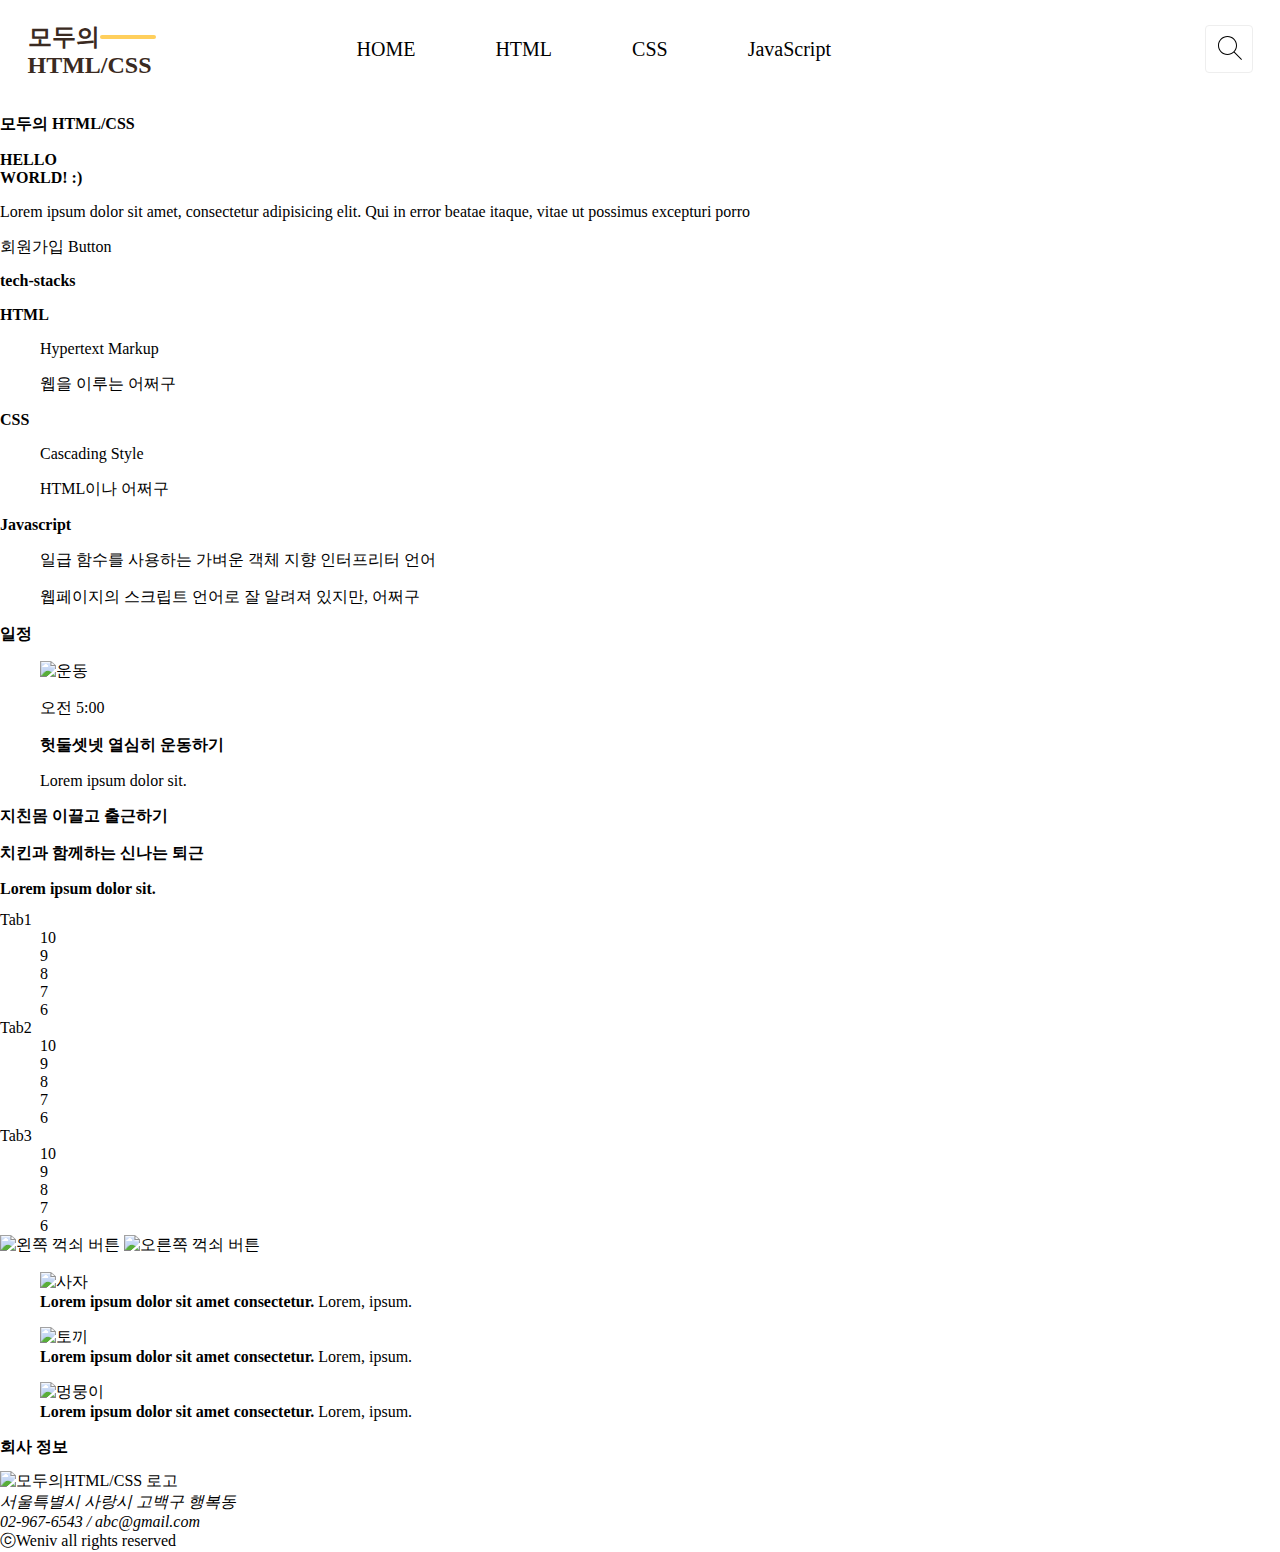
==== 모두의ㅡHTMLCSS/index.html @ d08c88c9 "✨ markup/header" ====
<!DOCTYPE html>
<html lang="ko">
  <head>
    <meta charset="UTF-8" />
    <meta http-equiv="X-UA-Compatible" content="IE=edge" />
    <meta name="viewport" content="width=device-width, initial-scale=1.0" />
    <title>모두의 HTML/CSS</title>
    <link rel="stylesheet" href="./style.css">
  </head>
  <body>
    <header>
      <div class="wrapper">
        <h1 class="main-logo">
          <a href="#">
            <span>모두의 </span>
            <span>HTML/CSS</span>
          </a>
        </h1>
        <nav>
          <ul class="main-menu">
            <li><a href="#">HOME</a></li>
            <li><a href="#">HTML</a></li>
            <li><a href="#">CSS</a></li>
            <li><a href="#">JavaScript</a></li>
          </ul>
        </nav>
        <button class="search-btn">
          <span class="ir">검색 버튼</span>
          <svg width="32" height="32" xmlns="http://www.w3.org/2000/svg" fill-rule="evenodd" clip-rule="evenodd"><path d="M15.853 16.56c-1.683 1.517-3.911 2.44-6.353 2.44-5.243 0-9.5-4.257-9.5-9.5s4.257-9.5 9.5-9.5 9.5 4.257 9.5 9.5c0 2.442-.923 4.67-2.44 6.353l7.44 7.44-.707.707-7.44-7.44zm-6.353-15.56c4.691 0 8.5 3.809 8.5 8.5s-3.809 8.5-8.5 8.5-8.5-3.809-8.5-8.5 3.809-8.5 8.5-8.5z"/></svg>
        </button>
      </div>
    </header>
    <main>
      <section>
        <h2>모두의 HTML/CSS</h2>
        <p><strong>HELLO<br>WORLD! :)</strong></p>
        <p>
          Lorem ipsum dolor sit amet, consectetur adipisicing elit. Qui in error
          beatae itaque, vitae ut possimus excepturi porro
        </p>
        <button>회원가입</button>
        <button>Button</button>
        <aside>
          <a href=""></a>
          <a href=""></a>
        </aside>
      </section>
      <section class="tech-stacks">
        <h2>tech-stacks</h2>
        <!-- ul>li과 고민했다,, -->
        <dl class="stack-list"> 
          <dt class="stack-items">
            <h3>HTML</h3>
            <dd>
                <p>Hypertext Markup</p>
                <p>웹을 이루는 어쩌구</p>
            </dd>
          </dt>
          <dt class="stack-items">
            <h3>CSS</h3>
            <dd>
                <p>Cascading Style</p>
                <p>HTML이나 어쩌구</p>
            </dd>
          </dt>
          <dt class="stack-items">
            <h3>Javascript</h3>
            <dd>
                <p>일급 함수를 사용하는 가벼운 객체 지향 인터프리터 언어</p>
                <p>웹페이지의 스크립트 언어로 잘 알려져 있지만, 어쩌구</p>
            </dd>
          </dt> 
        </dl>
      </section>
      <section class="time-schedule">
        <h2>일정</h2>
        <!-- 사이트 이동하는 링크라고 가정하였습니다 -->
        <nav>
            <ul>
                <li>
                    <a href="">
                        <figure>
                            <img src="" alt="운동">
                            <figcaption>
                                <p>오전 5:00</p>
                                <h3>헛둘셋넷 열심히 운동하기</h3>
                                <p>Lorem ipsum dolor sit.</p>
                            </figcaption>
                        </figure>
                    </a>
                </li>
                <li><a href=""><h3>지친몸 이끌고 출근하기</h3></a></li>
                <li><a href=""><h3>치킨과 함께하는 신나는 퇴근</h3></a></li>
            </ul>
        </nav>
      </section>
      <section class="board">
        <h2>Lorem ipsum dolor sit.</h2>
        <ul>
            <li>
                <button>Tab1</button>
                <nav>
                    <ol>
                        <li><a href="">10</a></li>
                        <li><a href="">9</a></li>
                        <li><a href="">8</a></li>
                        <li><a href="">7</a></li>
                        <li><a href="">6</a></li>
                    </ol>
                </nav>
            </li>
            <li>
                <button>Tab2</button>
                <nav>
                    <ol class="hidden">
                        <li><a href="">10</a></li>
                        <li><a href="">9</a></li>
                        <li><a href="">8</a></li>
                        <li><a href="">7</a></li>
                        <li><a href="">6</a></li>
                    </ol>
                </nav>
            </li>
            <li>
                <button>Tab3</button>
                <nav>
                    <ol class="hidden">
                        <li><a href="">10</a></li>
                        <li><a href="">9</a></li>
                        <li><a href="">8</a></li>
                        <li><a href="">7</a></li>
                        <li><a href="">6</a></li>
                    </ol>
                </nav>
            </li>
        </ul>
      </section>
      <section>
        <button>
            <img src="" alt="왼쪽 꺽쇠 버튼">
        </button>
        <button>  
            <img src="" alt="오른쪽 꺽쇠 버튼">
        </button>
        <nav>
            <ul>
                <li>
                    <a href="#">
                        <figure>
                            <img src="" alt="사자">
                            <figcaption><strong>Lorem ipsum dolor sit amet consectetur.</strong>
                            Lorem, ipsum.</figcaption>
                        </figure>
                    </a>
                </li>
                <li>
                    <a href="#">
                        <figure>
                            <img src="" alt="토끼">
                            <figcaption><strong>Lorem ipsum dolor sit amet consectetur.</strong>
                            Lorem, ipsum.</figcaption>
                        </figure>
                    </a>
                </li>
                <li>
                    <a href="#">
                        <figure>
                            <img src="" alt="멍뭉이">
                            <figcaption><strong>Lorem ipsum dolor sit amet consectetur.</strong>
                            Lorem, ipsum.</figcaption>
                        </figure>
                    </a>
                </li>
            </ul>
        </nav>
      </section>
    </main>
    <footer>
        <h2>회사 정보</h2>
        <img src="" alt="모두의HTML/CSS 로고">
        <address> 서울특별시 사랑시 고백구 행복동<br>02-967-6543 / abc@gmail.com</address>
        <small>ⓒWeniv all rights reserved</small>
    </footer>
  </body>
</html>
---- 모두의ㅡHTMLCSS/style.css ----
/* reset */

* {
  box-sizing: border-box;
  list-style: none;
  text-decoration: none;
  font-size: inherit;
  color: inherit;
}

body,
h1,
ul {
  margin: 0;
  padding: 0;
}

button {
  all: unset;
  cursor: pointer;
  box-sizing: border-box;
}

/* common */

@font-face {
  font-family: "yg-jalnan";
  src: url("https://cdn.jsdelivr.net/gh/projectnoonnu/noonfonts_four@1.2/JalnanOTF00.woff")
    format("woff");
  font-weight: normal;
  font-style: normal;
}

.ir {
  position: absolute;
  clip: rect(0 0 0 0);
  width: 1px;
  height: 1px;
  margin: -1px;
  overflow: hidden;
}

/* HEADER */
header {
  max-width: 1920px;
  height: 101px;
}

header .wrapper {
  position: relative;
  width: 1225px;
  height: 100%; /*header의 100%*/
  margin: 0 auto;
  display: flex;
  align-items: center;
}

header .main-logo {
  position: relative;
  width: 131px;
  height: 56px;
  font-family: "yg-jalnan";
  font-weight: 700;
  font-size: 24px;
  line-height: 28px;
  color: #3a2a21;
  margin-right: 182px;
}

.main-logo span:nth-child(1)::after {
  content: "";
  display: inline-block;
  position: absolute;
  top: 12px;
  width: 56px;
  height: 4px;
  border-radius: 4px;
  background-color: #ffcf5c;
}
header nav {
  height: 100%;
}

header .main-menu {
  display: flex;
  height: 100%;
}

.main-menu li a {
  display: block;
  height: 100%;
  width: auto;
  padding-top: 38px;
  font-size: 20px;
  padding-left: 16px;
  padding-right: 16px;
  margin-right: 48px;
}

/* hover시 선택 메뉴 밑줄 */
.main-menu li a:hover {
  border-bottom: 6px solid #3a2a21;
}

header .search-btn {
  position: absolute;
  top: 25%;
  right: 0;
  width: 48px;
  height: 48px;
  border: 1px solid #eeeeee;
  text-align: center;
  border-radius: 4px;
  padding-left: 10px;
  padding-top: 10px;
}
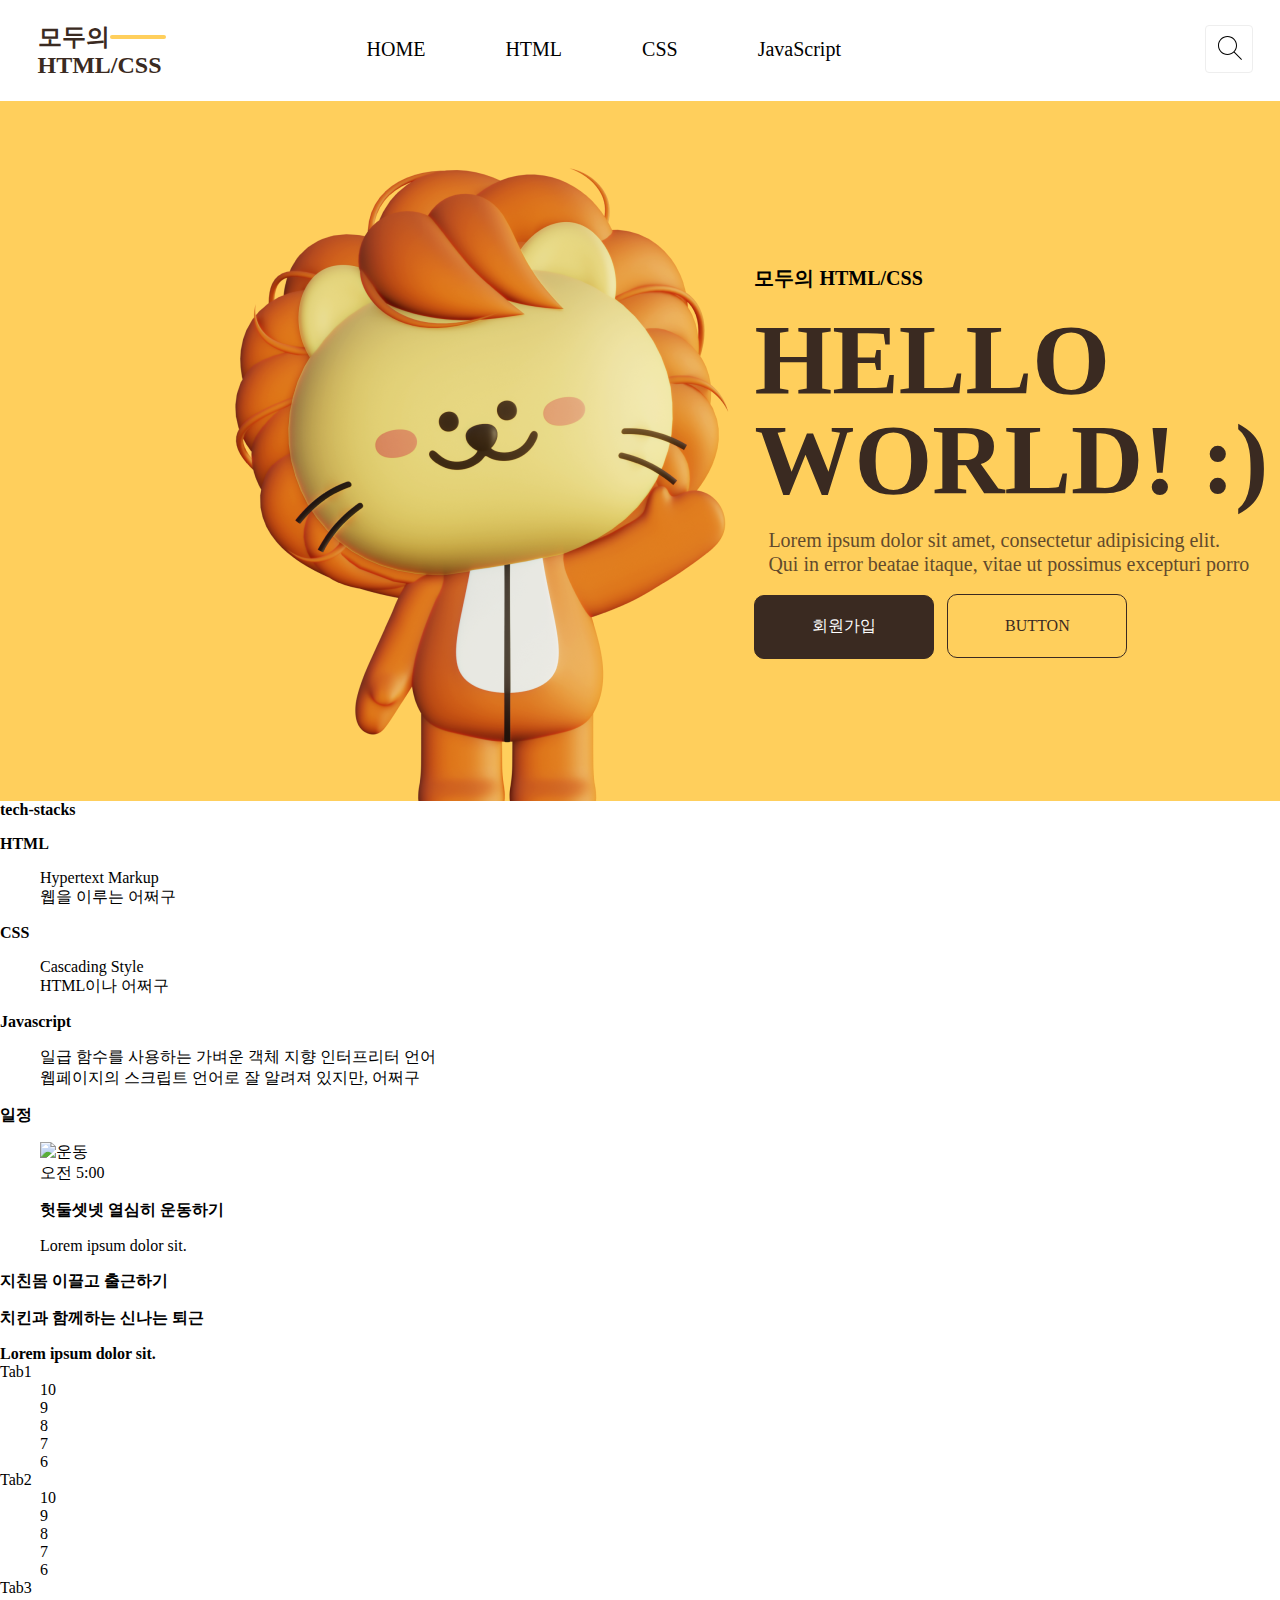
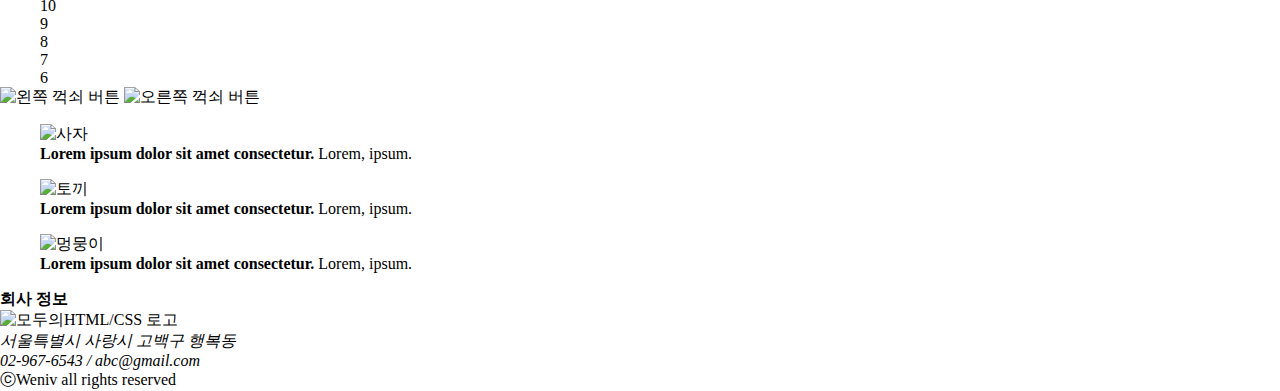
==== commit 897cf8a3: "✨ main banner" ====
--- a/모두의ㅡHTMLCSS/index.html
+++ b/모두의ㅡHTMLCSS/index.html
@@ -32,18 +32,29 @@
     </header>
     <main>
       <section>
-        <h2>모두의 HTML/CSS</h2>
-        <p><strong>HELLO<br>WORLD! :)</strong></p>
-        <p>
-          Lorem ipsum dolor sit amet, consectetur adipisicing elit. Qui in error
-          beatae itaque, vitae ut possimus excepturi porro
-        </p>
-        <button>회원가입</button>
-        <button>Button</button>
-        <aside>
-          <a href=""></a>
-          <a href=""></a>
-        </aside>
+        <div class="mainBanner-wrapper">
+          <div class="mainBanner-contents">
+            <h2 class="mainBanner-title">모두의 HTML/CSS</h2>
+            <p class="mainBanner-txt"><strong>HELLO<br>WORLD! :)</strong></p>
+            <p class="mainBanner-desc">
+              Lorem ipsum dolor sit amet, consectetur adipisicing elit.<br> Qui in error
+              beatae itaque, vitae ut possimus excepturi porro
+            </p>
+              <div class="mainBanner-btn-list">
+                <button  class="mainBanner-btn"><a href="">회원가입</a></button>
+                <button class="mainBanner-btn"><a href="">BUTTON</a></button>
+              </div>
+          </div>
+          <aside class="mainBanner-aside">
+            <a class="aside-item" href="">
+              <span>M.B.I.T 강의<br>
+                보러가기</span>
+              </a>
+            <a class="aside-item" href="">
+              <span>30분 요약강좌<br>보러가기</span>
+            </a>
+          </aside>
+        </div>
       </section>
       <section class="tech-stacks">
         <h2>tech-stacks</h2>
--- a/모두의ㅡHTMLCSS/style.css
+++ b/모두의ㅡHTMLCSS/style.css
@@ -10,7 +10,9 @@
 
 body,
 h1,
-ul {
+h2,
+ul,
+p {
   margin: 0;
   padding: 0;
 }
@@ -65,6 +67,7 @@
   line-height: 28px;
   color: #3a2a21;
   margin-right: 182px;
+  margin-left: 10px;
 }
 
 .main-logo span:nth-child(1)::after {
@@ -114,3 +117,128 @@
   padding-left: 10px;
   padding-top: 10px;
 }
+
+/* 메인 배너 : 라이캣 */
+section:nth-child(1) {
+  width: 1920px;
+  background-color: #ffcf5c;
+}
+.mainBanner-wrapper {
+  position: relative;
+  width: 1550px;
+  height: 700px;
+  background-image: url("./assets/Lycat_3\ 1.png");
+  background-repeat: no-repeat;
+  background-position-y: 19px;
+  margin-left: 7%;
+}
+
+.mainBanner-contents {
+  position: absolute;
+  top: 164px;
+  left: 40%;
+  color: #3a2a21;
+}
+
+.mainBanner-title {
+  font-size: 20px;
+  font-weight: 600;
+  /* line-height: 24px; */
+  color: #000;
+  margin-bottom: 18px;
+}
+
+.mainBanner-txt {
+  font-weight: 800;
+  font-size: 100px;
+  line-height: 100%;
+  text-transform: upperacse;
+  margin-bottom: 18px;
+}
+
+.mainBanner-desc {
+  font-size: 20px;
+  font-weight: 400;
+  line-height: 24px;
+  opacity: 0.8;
+  margin-bottom: 18px;
+  padding-left: 14px;
+}
+
+.mainBanner-btn {
+  width: 180px;
+  height: 64px;
+  margin-right: 9px;
+  border: 1px solid #3a2a21;
+  border-radius: 10px;
+  text-align: center;
+}
+
+.mainBanner-btn:nth-child(1) {
+  background-color: #3a2a21;
+  color: #fff;
+}
+
+.mainBanner-btn:nth-child(1):hover {
+  font-weight: bolder;
+  transition: all 0.1s ease-out;
+}
+
+.mainBanner-btn:nth-child(2):hover {
+  background-color: #3a2a21;
+  color: #fff;
+  font-weight: bolder;
+  transition: all 0.3s ease-out;
+}
+
+.mainBanner-aside {
+  position: absolute;
+  top: 60px;
+  right: 0;
+}
+
+.mainBanner-aside .aside-item {
+  position: relative;
+  display: block;
+  width: 124px;
+  height: 171px;
+  border-radius: 10px;
+  background-color: #faf1be;
+}
+
+.aside-item:nth-child(1) {
+  position: relative;
+  margin-bottom: 12px;
+  background-image: url("./assets/image\ 1.png");
+}
+
+.aside-item:nth-child(1)::after {
+  content: "";
+  display: block;
+  position: absolute;
+  bottom: 0;
+  width: 124px;
+  height: 60px;
+  border-radius: 10px;
+  background-color: #faf1be;
+  z-index: 9;
+}
+
+.aside-item span {
+  display: block;
+  position: absolute;
+  z-index: 99;
+  padding-bottom: 10px;
+  text-align: center;
+  bottom: 0;
+  font-size: 16px;
+  font-weight: 800;
+  padding-left: 17px;
+}
+
+.aside-item:nth-child(1) {
+  color: #436a2c;
+}
+.aside-item:nth-child(2) {
+  color: #063f94;
+}
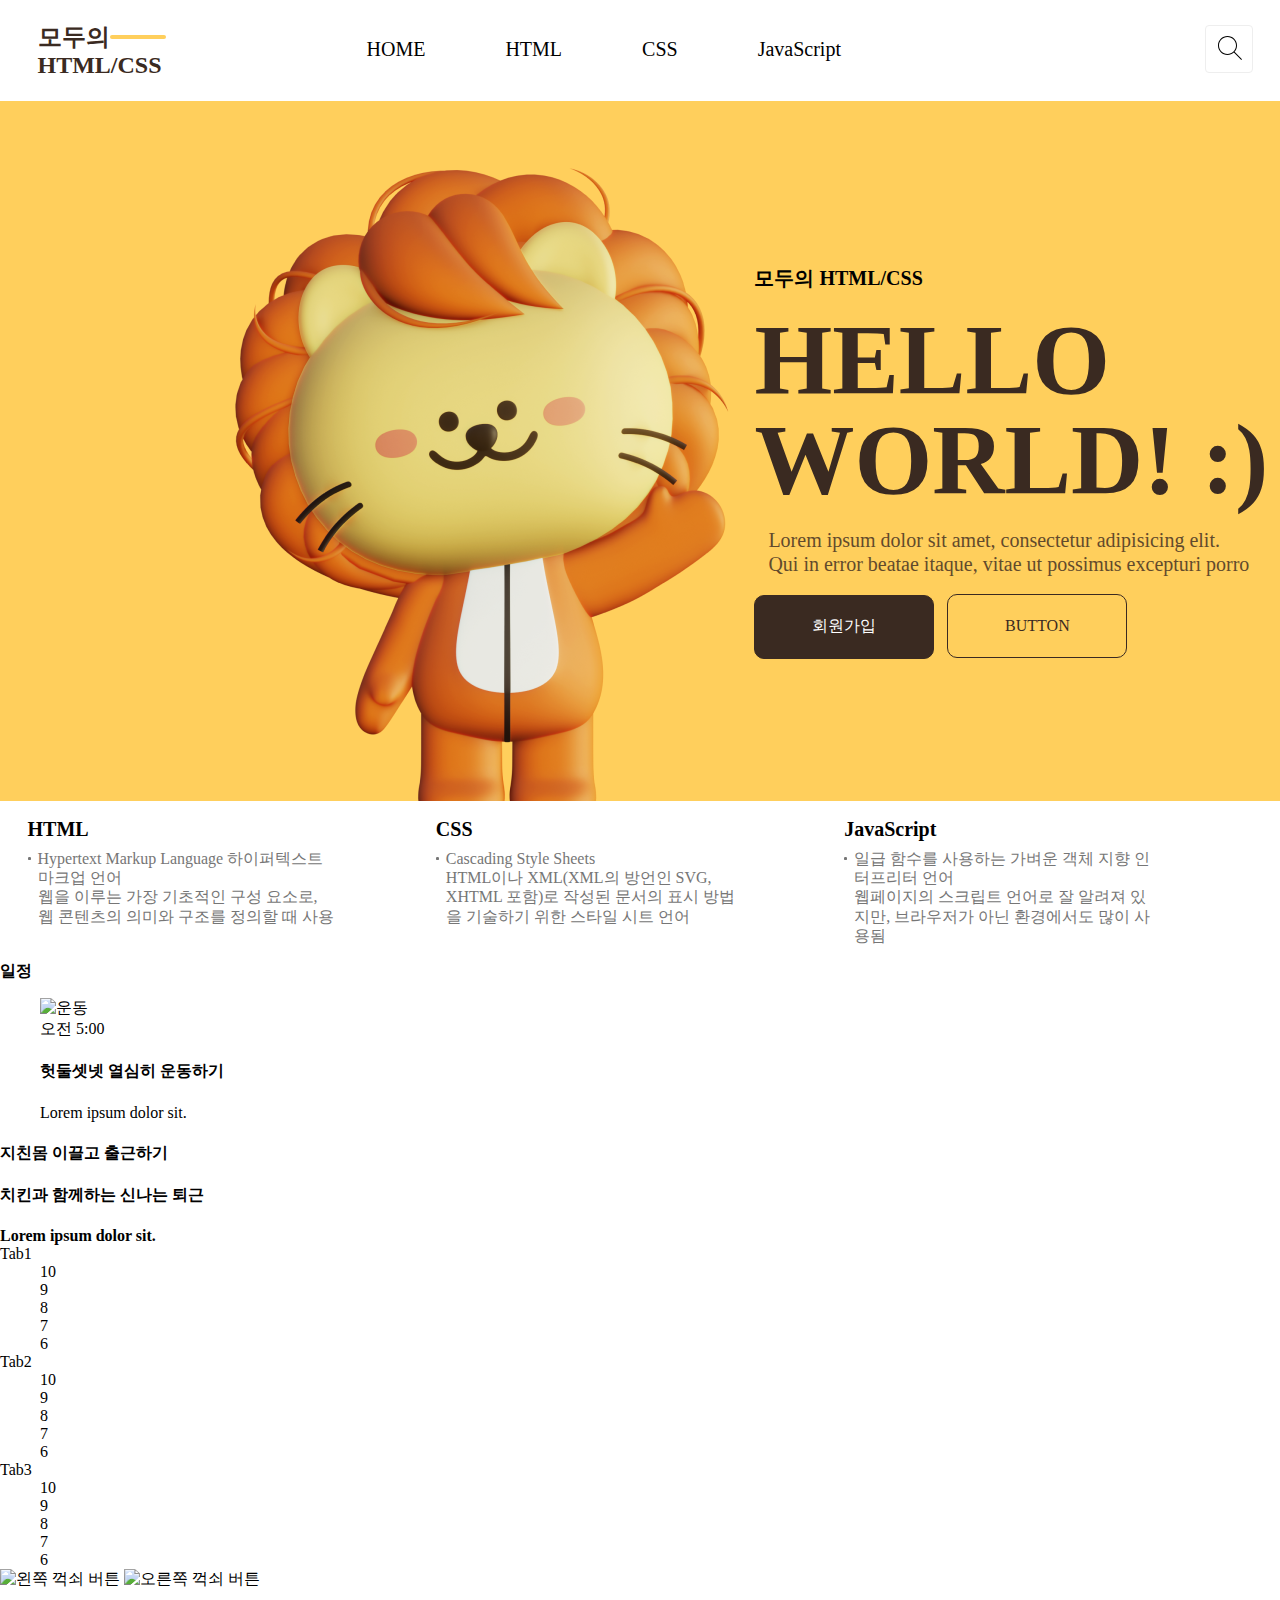
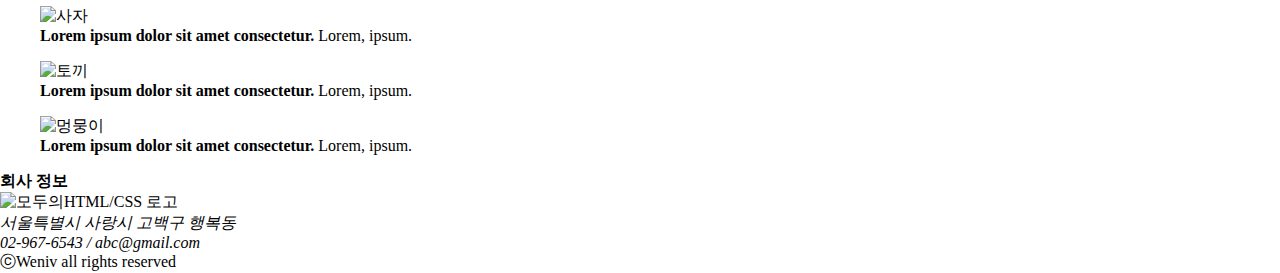
==== commit 8f3e1662: "♻️ 마크업 구조 변경" ====
--- a/모두의ㅡHTMLCSS/index.html
+++ b/모두의ㅡHTMLCSS/index.html
@@ -57,53 +57,55 @@
         </div>
       </section>
       <section class="tech-stacks">
-        <h2>tech-stacks</h2>
-        <!-- ul>li과 고민했다,, -->
-        <dl class="stack-list"> 
-          <dt class="stack-items">
-            <h3>HTML</h3>
-            <dd>
-                <p>Hypertext Markup</p>
-                <p>웹을 이루는 어쩌구</p>
-            </dd>
-          </dt>
-          <dt class="stack-items">
-            <h3>CSS</h3>
-            <dd>
-                <p>Cascading Style</p>
-                <p>HTML이나 어쩌구</p>
-            </dd>
-          </dt>
-          <dt class="stack-items">
-            <h3>Javascript</h3>
-            <dd>
-                <p>일급 함수를 사용하는 가벼운 객체 지향 인터프리터 언어</p>
-                <p>웹페이지의 스크립트 언어로 잘 알려져 있지만, 어쩌구</p>
-            </dd>
-          </dt> 
-        </dl>
-      </section>
-      <section class="time-schedule">
-        <h2>일정</h2>
-        <!-- 사이트 이동하는 링크라고 가정하였습니다 -->
-        <nav>
-            <ul>
-                <li>
-                    <a href="">
-                        <figure>
-                            <img src="" alt="운동">
-                            <figcaption>
-                                <p>오전 5:00</p>
-                                <h3>헛둘셋넷 열심히 운동하기</h3>
-                                <p>Lorem ipsum dolor sit.</p>
-                            </figcaption>
-                        </figure>
-                    </a>
-                </li>
-                <li><a href=""><h3>지친몸 이끌고 출근하기</h3></a></li>
-                <li><a href=""><h3>치킨과 함께하는 신나는 퇴근</h3></a></li>
-            </ul>
-        </nav>
+        <h2 class="ir">웹 언어와 즐거운 회사생활</h2>
+        <div class="tech-stacks-wrapper">
+          <dl class="stack-list">
+            <h3 class="ir">웹 언어</h3>
+            <span class="stack-items">
+              <dt>HTML</dt>
+                <dd>
+                    <p>Hypertext Markup Language 하이퍼텍스트 마크업 언어</p>
+                    <p>웹을 이루는 가장 기초적인 구성 요소로, 웹 콘텐츠의 의미와 구조를 정의할 때 사용</p>
+                </dd>
+              </dt>
+            </span>
+            <span class="stack-items">
+              <dt>CSS</dt>
+                <dd>
+                    <p>Cascading Style Sheets</p>
+                    <p>HTML이나 XML(XML의 방언인 SVG, XHTML 포함)로 작성된 문서의 표시 방법을 기술하기 위한 스타일 시트 언어</p>
+                </dd>
+              </dt>
+            </span>
+            <span class="stack-items">
+              <dt>JavaScript</dt>
+                <dd>
+                    <p>일급 함수를 사용하는 가벼운 객체 지향 인터프리터 언어</p>
+                    <p>웹페이지의 스크립트 언어로 잘 알려져 있지만, 브라우저가 아닌 환경에서도 많이 사용됨</p>
+                </dd>
+              </dt>
+            </span>
+          </dl>
+        </div>
+        <div class="schedule-wrapper">
+          <h2>일정</h2>
+          <nav>
+              <ul>
+                  <li>
+                      <figure>
+                          <img src="" alt="운동">
+                          <figcaption>
+                              <time>오전 5:00</ti>
+                              <h4>헛둘셋넷 열심히 운동하기</h4>
+                              <p>Lorem ipsum dolor sit.</p>
+                          </figcaption>
+                      </figure>
+                  </li>
+                  <li><h4>지친몸 이끌고 출근하기</h4></li>
+                  <li><h4>치킨과 함께하는 신나는 퇴근</h4></li>
+              </ul>
+          </nav>
+        </div>
       </section>
       <section class="board">
         <h2>Lorem ipsum dolor sit.</h2>
--- a/모두의ㅡHTMLCSS/style.css
+++ b/모두의ㅡHTMLCSS/style.css
@@ -12,7 +12,8 @@
 h1,
 h2,
 ul,
-p {
+p,
+dd {
   margin: 0;
   padding: 0;
 }
@@ -242,3 +243,45 @@
 .aside-item:nth-child(2) {
   color: #063f94;
 }
+
+/* 웹 언어와 즐거운 회사생활*/
+
+.tech-stacks-wrapper {
+  width: 1225px;
+  margin: 0 auto;
+}
+
+.stack-list {
+  display: flex;
+}
+
+.stack-items {
+  width: 340px;
+  margin-right: 102px;
+}
+
+.stack-items dt {
+  font-weight: 800;
+  font-size: 20px;
+  line-height: 24px;
+  margin-bottom: 8px;
+}
+
+.stack-items dd {
+  position: relative;
+  color: #767676;
+  padding-left: 10px;
+  font-weight: 400;
+  line-height: 19.2px;
+}
+
+.stack-items dd p::before {
+  content: "";
+  width: 3px;
+  height: 3px;
+  border-radius: 50%;
+  background: #767676;
+  position: absolute;
+  left: 0;
+  top: 7.5px;
+}
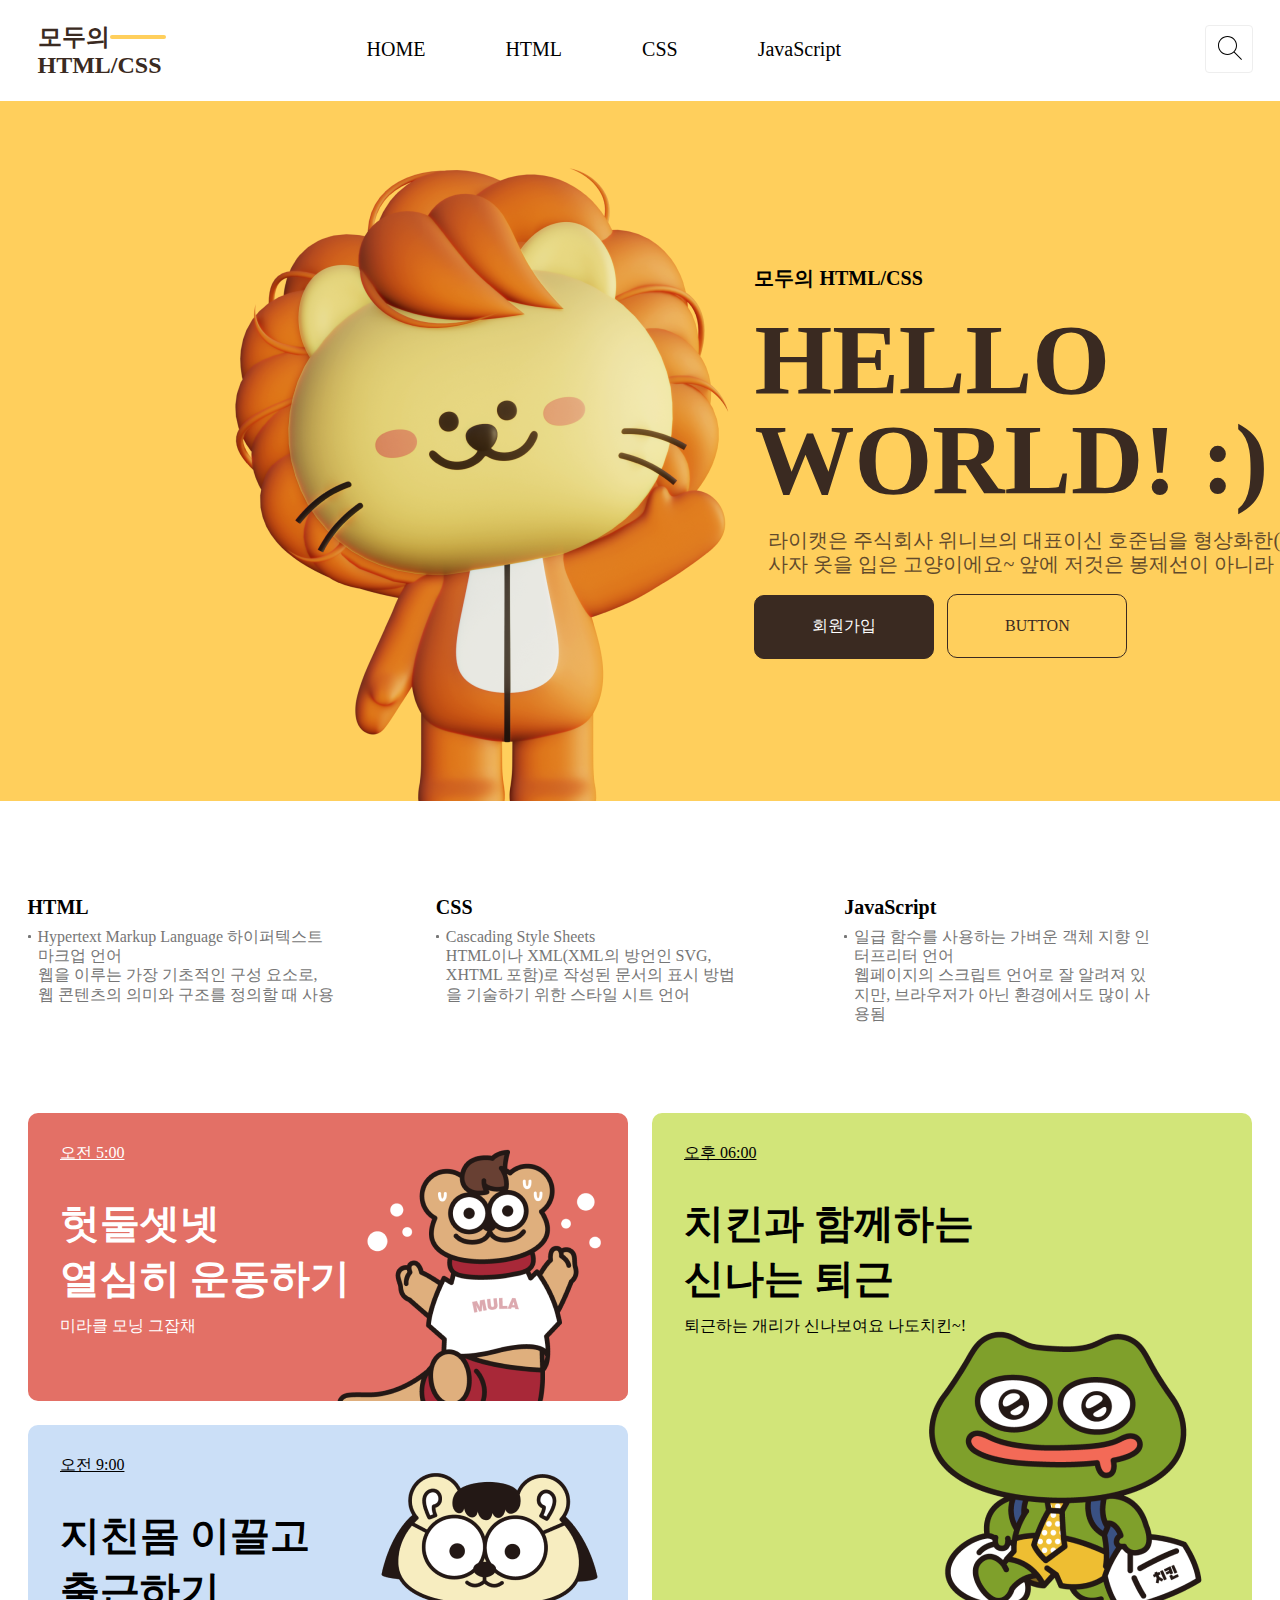
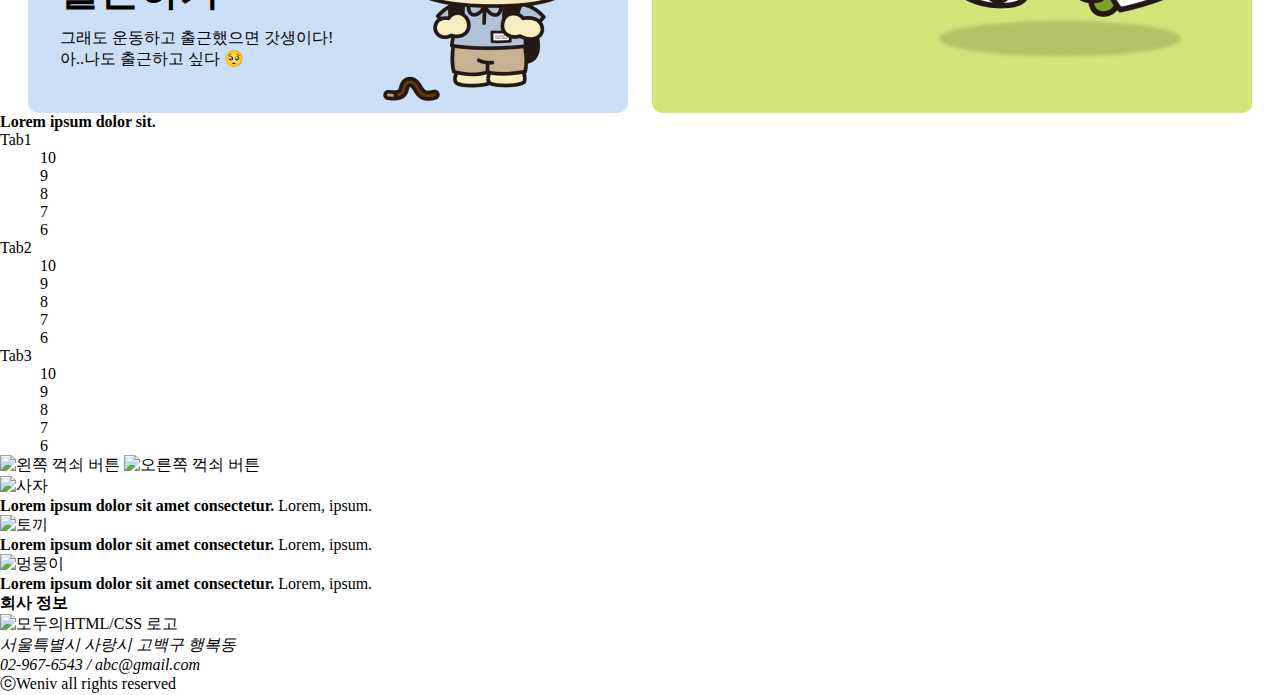
==== commit 6db35312: "✨ 웹 언어와 회사생활 섹션" ====
--- a/모두의ㅡHTMLCSS/index.html
+++ b/모두의ㅡHTMLCSS/index.html
@@ -37,8 +37,7 @@
             <h2 class="mainBanner-title">모두의 HTML/CSS</h2>
             <p class="mainBanner-txt"><strong>HELLO<br>WORLD! :)</strong></p>
             <p class="mainBanner-desc">
-              Lorem ipsum dolor sit amet, consectetur adipisicing elit.<br> Qui in error
-              beatae itaque, vitae ut possimus excepturi porro
+              라이캣은 주식회사 위니브의 대표이신 호준님을 형상화한(?) 캐릭터랍니다. <br> 사자 옷을 입은 고양이에요~ 앞에 저것은 봉제선이 아니라 지퍼랍니둥
             </p>
               <div class="mainBanner-btn-list">
                 <button  class="mainBanner-btn"><a href="">회원가입</a></button>
@@ -88,23 +87,39 @@
           </dl>
         </div>
         <div class="schedule-wrapper">
-          <h2>일정</h2>
-          <nav>
-              <ul>
-                  <li>
-                      <figure>
-                          <img src="" alt="운동">
-                          <figcaption>
-                              <time>오전 5:00</ti>
-                              <h4>헛둘셋넷 열심히 운동하기</h4>
-                              <p>Lorem ipsum dolor sit.</p>
-                          </figcaption>
-                      </figure>
-                  </li>
-                  <li><h4>지친몸 이끌고 출근하기</h4></li>
-                  <li><h4>치킨과 함께하는 신나는 퇴근</h4></li>
-              </ul>
-          </nav>
+          <h3 class="ir">일정</h3>
+            <ul class="container">
+                <li class="schedule-card">
+                    <figure>
+                        <img src="./assets/뮤라 1.png" alt="운동하는 뮤라">
+                        <figcaption class="schedule-desc">
+                            <time>오전 5:00</time>
+                            <h4>헛둘셋넷<br> 열심히 운동하기</h4>
+                            <p>미라클 모닝 그잡채</p>
+                        </figcaption>
+                    </figure>
+                </li>
+                <li class="schedule-card">
+                  <figure>
+                    <img src="./assets/소울곰_애벌래 1.png" alt="출근하는 쏠곰 앞에 애벌레가 기어가고 있다">
+                    <figcaption class="schedule-desc">
+                      <time>오전 9:00</time>
+                      <h4>지친몸 이끌고<br> 출근하기</h4>
+                      <p>그래도 운동하고 출근했으면 갓생이다! <br> 아..나도 출근하고 싶다 🥺</p>
+                    </figcaption>
+                  </figure>
+                </li>
+                <li class="schedule-card">
+                  <figure>
+                    <img src="./assets/개리_퇴근 1.png" alt="치킨을 들고 퇴근하는 개리">
+                    <figcaption class="schedule-desc">
+                      <time>오후 06:00</time>
+                      <h4>치킨과 함께하는<br>신나는 퇴근</h4>
+                      <p>퇴근하는 개리가 신나보여요 나도치킨~!</p>
+                    </figcaption>
+                  </figure>
+                </li>
+            </ul>
         </div>
       </section>
       <section class="board">
--- a/모두의ㅡHTMLCSS/style.css
+++ b/모두의ㅡHTMLCSS/style.css
@@ -11,9 +11,11 @@
 body,
 h1,
 h2,
+h4,
 ul,
 p,
-dd {
+dd,
+figure {
   margin: 0;
   padding: 0;
 }
@@ -248,7 +250,7 @@
 
 .tech-stacks-wrapper {
   width: 1225px;
-  margin: 0 auto;
+  margin: 94px auto 0 auto;
 }
 
 .stack-list {
@@ -285,3 +287,101 @@
   left: 0;
   top: 7.5px;
 }
+
+/*FLOAT CLEARFIX*/
+.clearfix::after {
+  content: "";
+  clear: both;
+  display: block;
+}
+
+.float--left {
+  float: left;
+}
+
+.float--right {
+  float: right;
+}
+
+/* 일정 */
+
+.schedule-wrapper {
+  width: 1224px;
+  margin: 90px auto 0 auto;
+}
+
+.container {
+  display: grid;
+  grid-template-rows: repeat(2, 2fr);
+  grid-template-columns: repeat(2, 1fr);
+  grid-template-areas:
+    "img1 img3"
+    "img2 img3";
+  gap: 24px;
+}
+
+.schedule-card {
+  position: relative;
+  width: 600px;
+  height: 288px;
+  border-radius: 10px;
+  background-color: green;
+}
+
+.schedule-card .schedule-desc {
+  position: absolute;
+  z-index: 9;
+
+  padding-top: 30px;
+  padding-left: 32px;
+}
+.schedule-card time {
+  text-decoration: underline;
+  display: block;
+  margin-bottom: 32px;
+}
+
+.schedule-card h4 {
+  font-size: 40px;
+  font-weight: 800;
+  margin-bottom: 10px;
+}
+
+.schedule-card:nth-child(1) {
+  grid-area: img1;
+  background-color: #e37066;
+  color: #fff;
+}
+.schedule-card:nth-child(2) {
+  grid-area: img2;
+  background-color: #cbdff7;
+  color: #000;
+}
+
+.schedule-card:nth-child(3) {
+  grid-area: img3;
+  height: 600px;
+  background-color: #d2e579;
+  color: #000;
+}
+
+.schedule-card:nth-child(1) img {
+  position: absolute;
+  left: 213px;
+  top: 25px;
+  border-radius: 10px;
+}
+
+.schedule-card:nth-child(2) img {
+  position: absolute;
+  left: 269px;
+  top: 2px;
+  border-radius: 10px;
+}
+
+.schedule-card:nth-child(3) img {
+  position: absolute;
+  left: 168px;
+  top: 92px;
+  border-radius: 10px;
+}
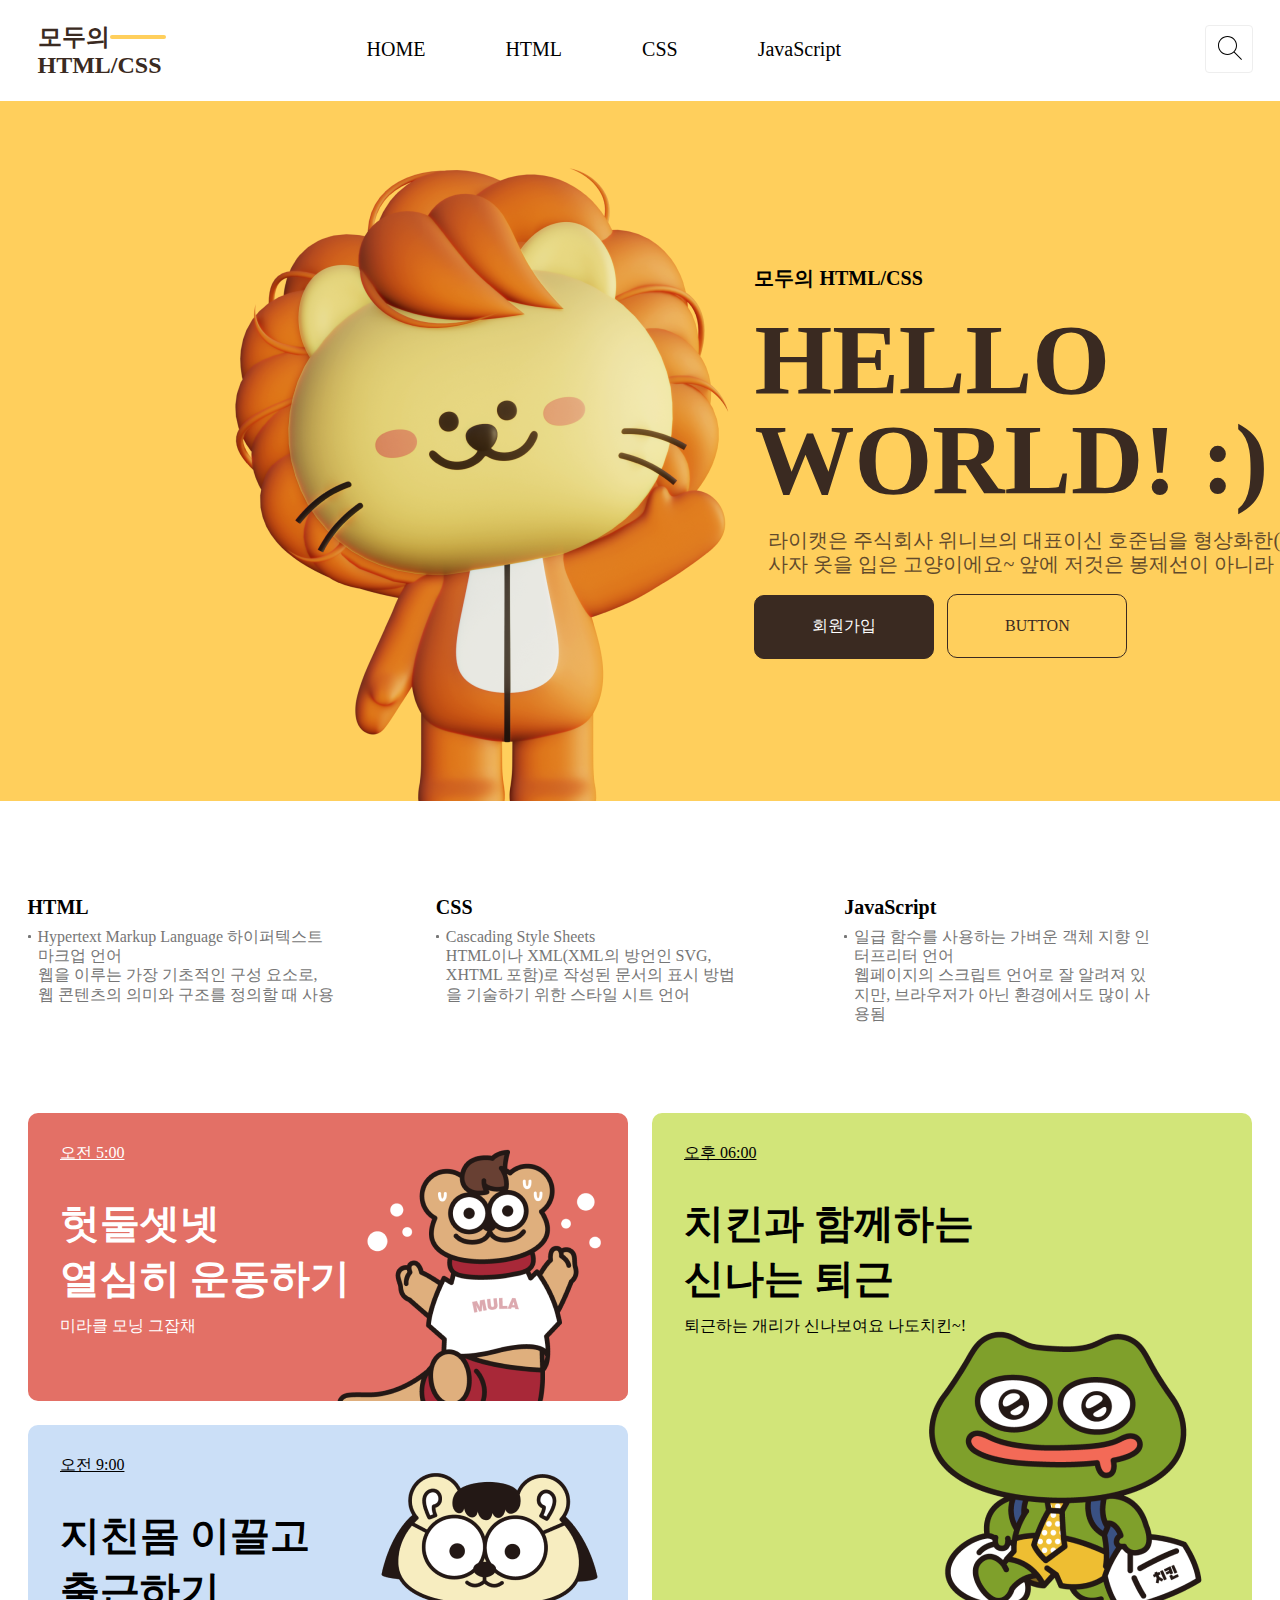
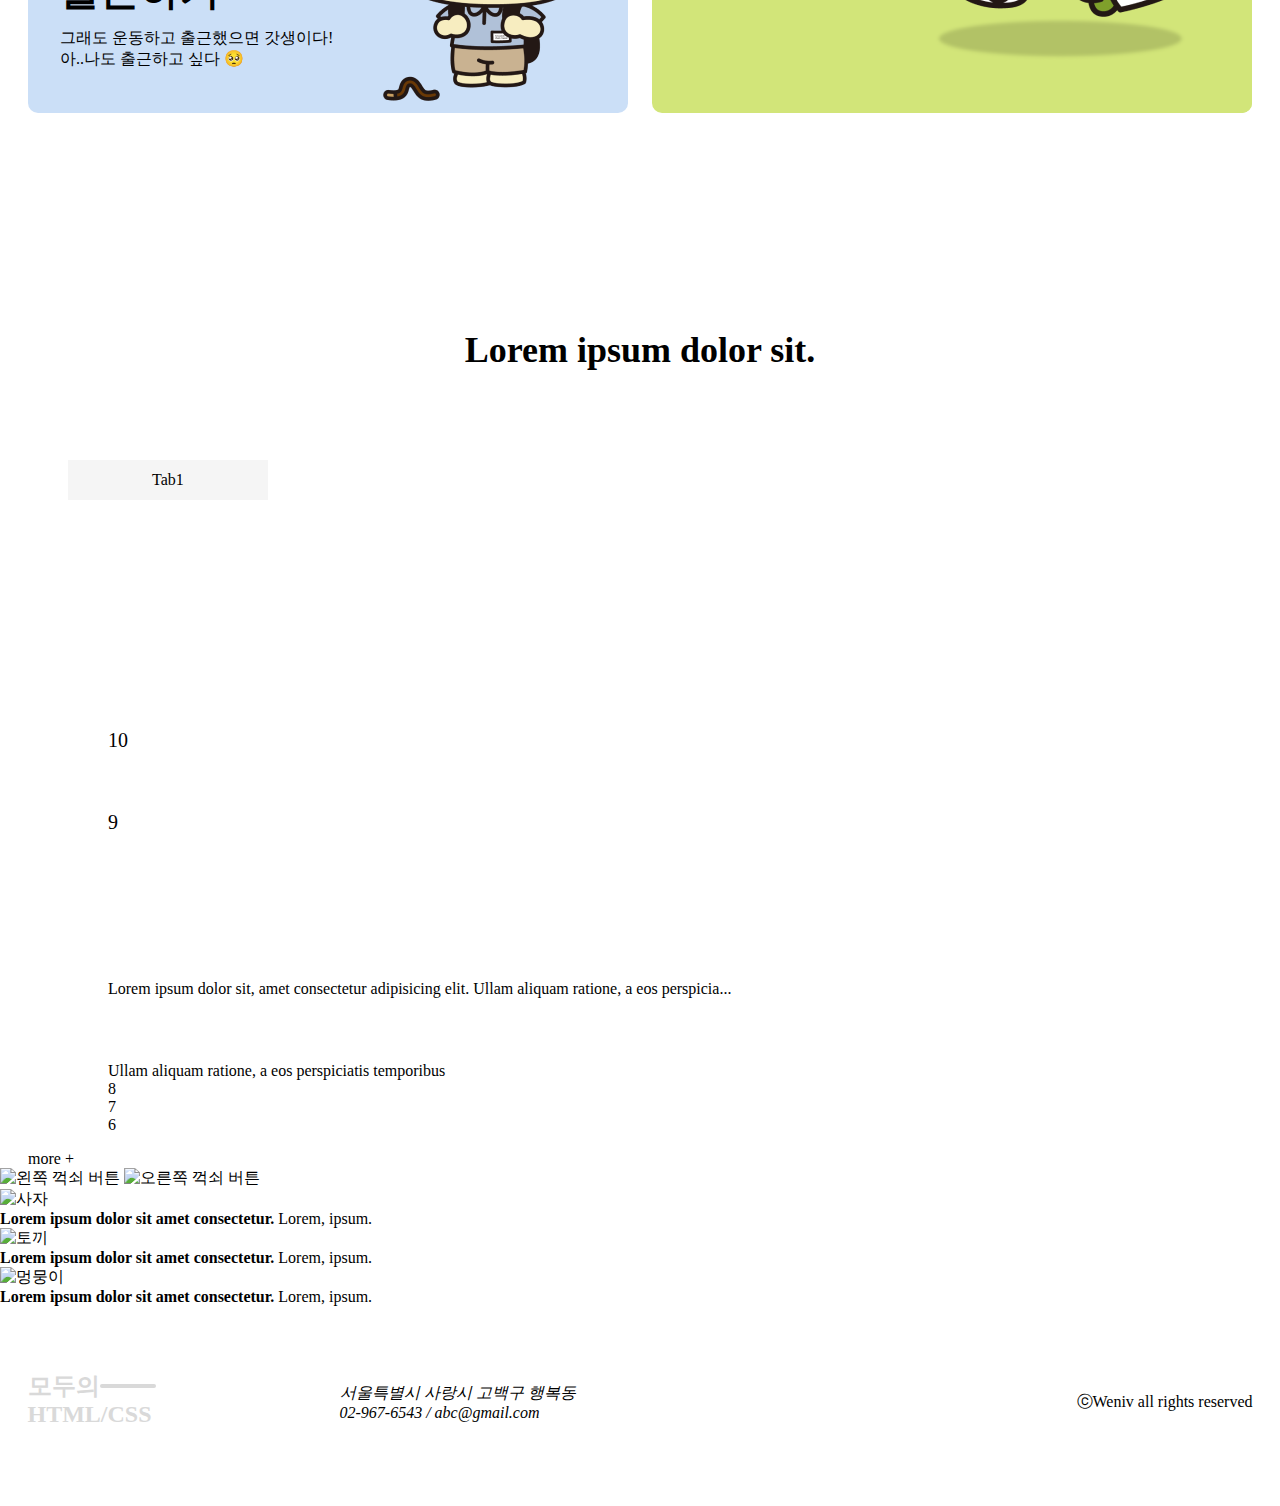
==== commit 1dee753e: "✨ footer" ====
--- a/모두의ㅡHTMLCSS/index.html
+++ b/모두의ㅡHTMLCSS/index.html
@@ -55,7 +55,7 @@
           </aside>
         </div>
       </section>
-      <section class="tech-stacks">
+      <section>
         <h2 class="ir">웹 언어와 즐거운 회사생활</h2>
         <div class="tech-stacks-wrapper">
           <dl class="stack-list">
@@ -87,7 +87,7 @@
           </dl>
         </div>
         <div class="schedule-wrapper">
-          <h3 class="ir">일정</h3>
+          <h3 class="ir">위니비언의 라이프 스타일</h3>
             <ul class="container">
                 <li class="schedule-card">
                     <figure>
@@ -123,22 +123,33 @@
         </div>
       </section>
       <section class="board">
-        <h2>Lorem ipsum dolor sit.</h2>
-        <ul>
-            <li>
-                <button>Tab1</button>
+        <div class="board-wrapper">
+          <h2 class="board-heading">Lorem ipsum dolor sit.</h2>
+          <ol class="tab-list">
+              <li>
+                <button class="btn-tab">Tab1</button>
                 <nav>
-                    <ol>
-                        <li><a href="">10</a></li>
-                        <li><a href="">9</a></li>
+                    <ol class="post-list">
+                        <li class="post-contents">
+                          <a href="">
+                          <span class="post-num">10</span>
+                          <p>Lorem ipsum dolor sit, amet consectetur adipisicing elit. Ullam aliquam ratione, a eos perspicia...</p>
+                          </a>
+                      </li>
+                        <li>
+                          <a href="">
+                            <span class="post-num">9</span>
+                            <p>Ullam aliquam ratione, a eos perspiciatis temporibus </p>
+                          </a>
+                        </li>
                         <li><a href="">8</a></li>
                         <li><a href="">7</a></li>
                         <li><a href="">6</a></li>
                     </ol>
                 </nav>
-            </li>
-            <li>
-                <button>Tab2</button>
+              </li>
+              <li>
+                <button class="btn-tab">Tab2</button>
                 <nav>
                     <ol class="hidden">
                         <li><a href="">10</a></li>
@@ -148,9 +159,9 @@
                         <li><a href="">6</a></li>
                     </ol>
                 </nav>
-            </li>
-            <li>
-                <button>Tab3</button>
+              </li>
+              <li>
+                <button class="btn-tab">Tab3</button>
                 <nav>
                     <ol class="hidden">
                         <li><a href="">10</a></li>
@@ -160,8 +171,10 @@
                         <li><a href="">6</a></li>
                     </ol>
                 </nav>
-            </li>
-        </ul>
+              </li>
+          </ol>
+          <button>more +</button>
+        </div>
       </section>
       <section>
         <button>
@@ -204,10 +217,17 @@
       </section>
     </main>
     <footer>
-        <h2>회사 정보</h2>
-        <img src="" alt="모두의HTML/CSS 로고">
-        <address> 서울특별시 사랑시 고백구 행복동<br>02-967-6543 / abc@gmail.com</address>
-        <small>ⓒWeniv all rights reserved</small>
+        <div class="footer-wrapper">
+          <h2 class="ir">회사 정보</h2>
+          <a class="footer-logo">
+            <span>모두의</span>
+            <span>HTML/CSS</span>
+          </a>
+          <address> 서울특별시 사랑시 고백구 행복동<br>
+            02-967-6543 / abc@gmail.com
+          </address>
+          <small>ⓒWeniv all rights reserved</small>
+        </div>
     </footer>
   </body>
 </html>--- a/모두의ㅡHTMLCSS/style.css
+++ b/모두의ㅡHTMLCSS/style.css
@@ -6,6 +6,10 @@
   text-decoration: none;
   font-size: inherit;
   color: inherit;
+}
+
+.hidden {
+  display: none;
 }
 
 body,
@@ -288,22 +292,7 @@
   top: 7.5px;
 }
 
-/*FLOAT CLEARFIX*/
-.clearfix::after {
-  content: "";
-  clear: both;
-  display: block;
-}
-
-.float--left {
-  float: left;
-}
-
-.float--right {
-  float: right;
-}
-
-/* 일정 */
+/* 위니비언의 회사생활 */
 
 .schedule-wrapper {
   width: 1224px;
@@ -385,3 +374,100 @@
   top: 92px;
   border-radius: 10px;
 }
+
+/* 게시판 */
+
+.board-wrapper {
+  width: 1224px;
+  margin: 216px auto 0 auto;
+}
+
+.board-heading {
+  font-size: 36px;
+  font-weight: 800;
+  text-align: center;
+}
+
+.btn-tab {
+  width: 200px;
+  height: 40px;
+  background-color: #f5f5f5;
+}
+
+.tab-list {
+  display: flex;
+  margin-top: 89px;
+}
+
+.tab-list .btn-tab {
+  margin-right: 4px;
+  text-align: center;
+}
+
+.post-list {
+  width: 1224px;
+}
+
+.post-num {
+  font-size: 20px;
+  line-height: 24;
+  text-align: center;
+}
+.btn-tab .post-list li a {
+  display: inline;
+}
+
+.post-contents {
+  height: 82px;
+}
+
+/* footer */
+
+footer {
+  height: 200px;
+}
+
+.footer-wrapper {
+  position: relative;
+  width: 1225px;
+  margin: auto;
+}
+
+.footer-logo {
+  float: left;
+  position: relative;
+  width: 131px;
+  font-family: "yg-jalnan";
+  font-style: normal;
+  font-weight: 700;
+  font-size: 24px;
+  line-height: 28px;
+  color: #d9d9d9;
+  margin-top: 66px;
+}
+
+.footer-logo span:nth-child(1)::after {
+  content: "";
+  display: inline-block;
+  position: absolute;
+  top: 12px;
+  width: 56px;
+  height: 4px;
+  border-radius: 4px;
+  background-color: #d9d9d9;
+}
+
+.footer-logo address {
+}
+
+.footer-wrapper address {
+  position: absolute;
+  top: 77px;
+  left: 312px;
+}
+
+.footer-wrapper small {
+  position: absolute;
+  top: 86px;
+  right: 0;
+}
